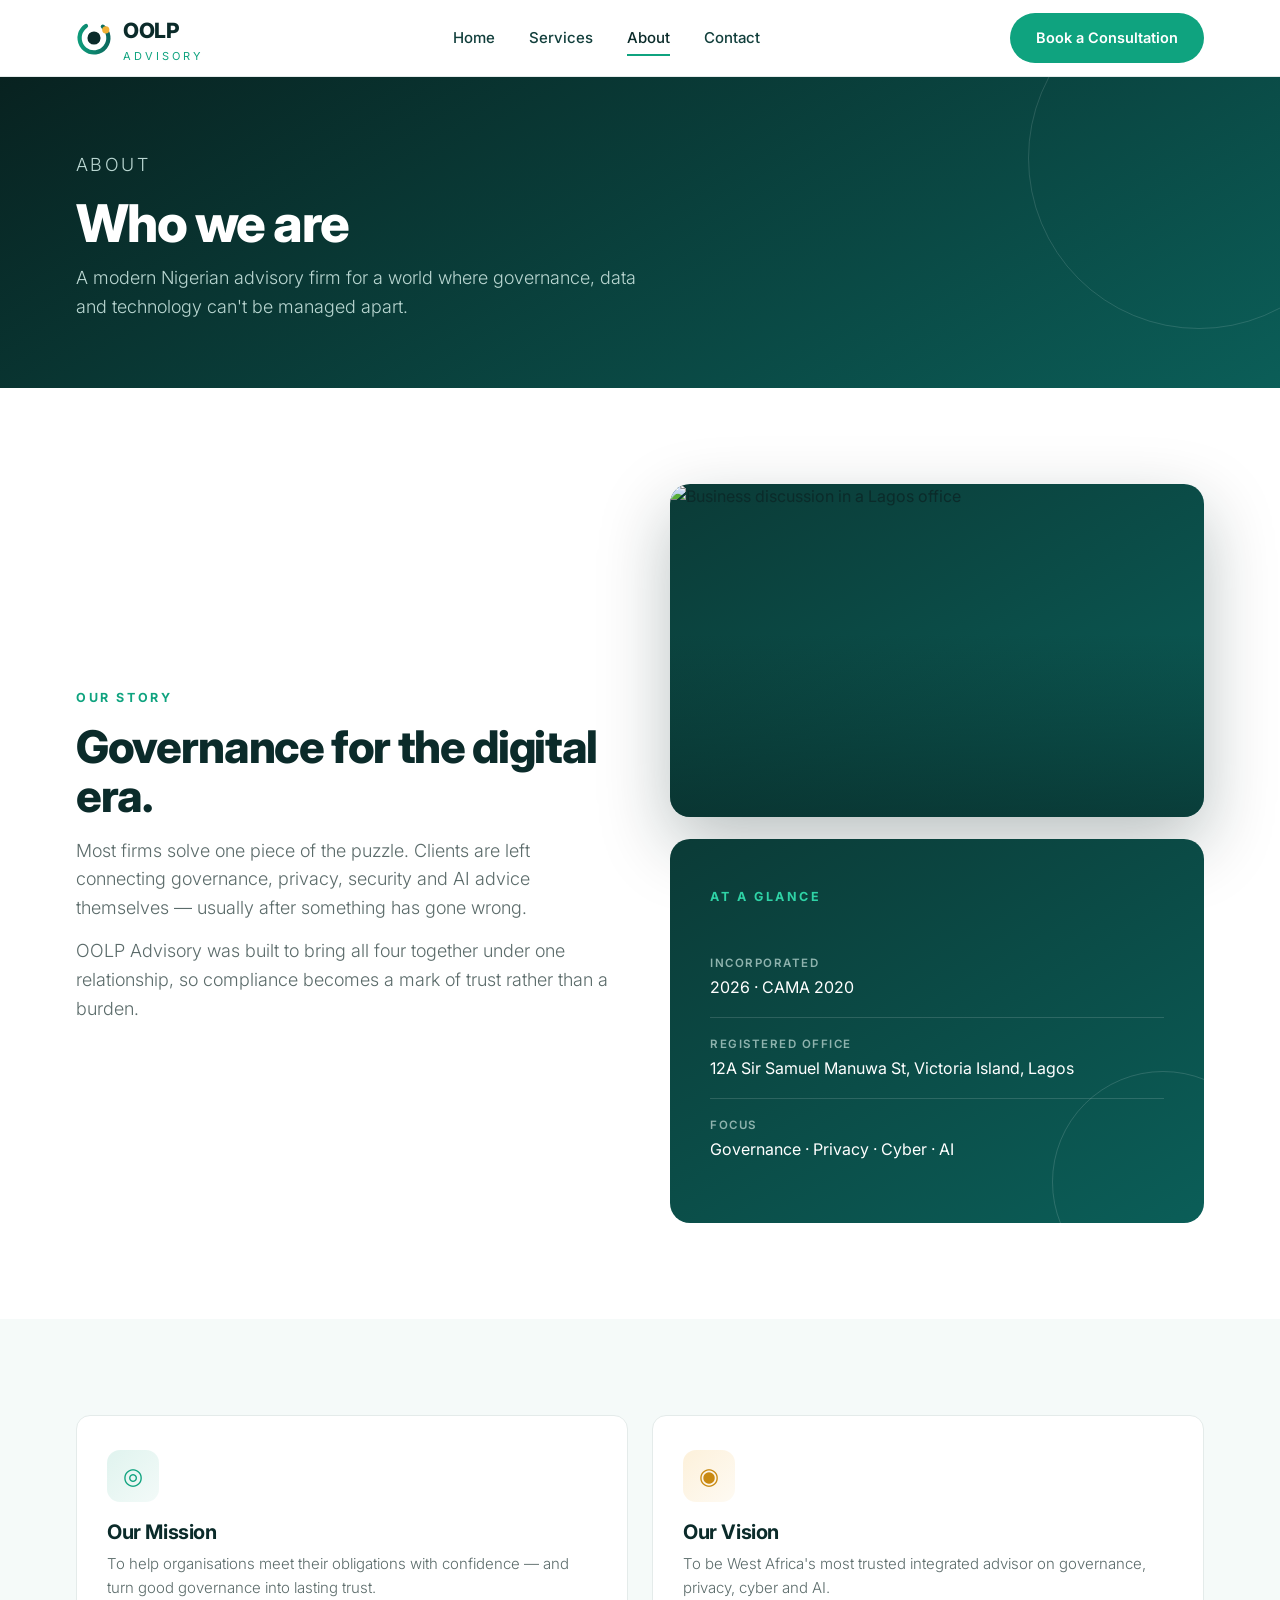
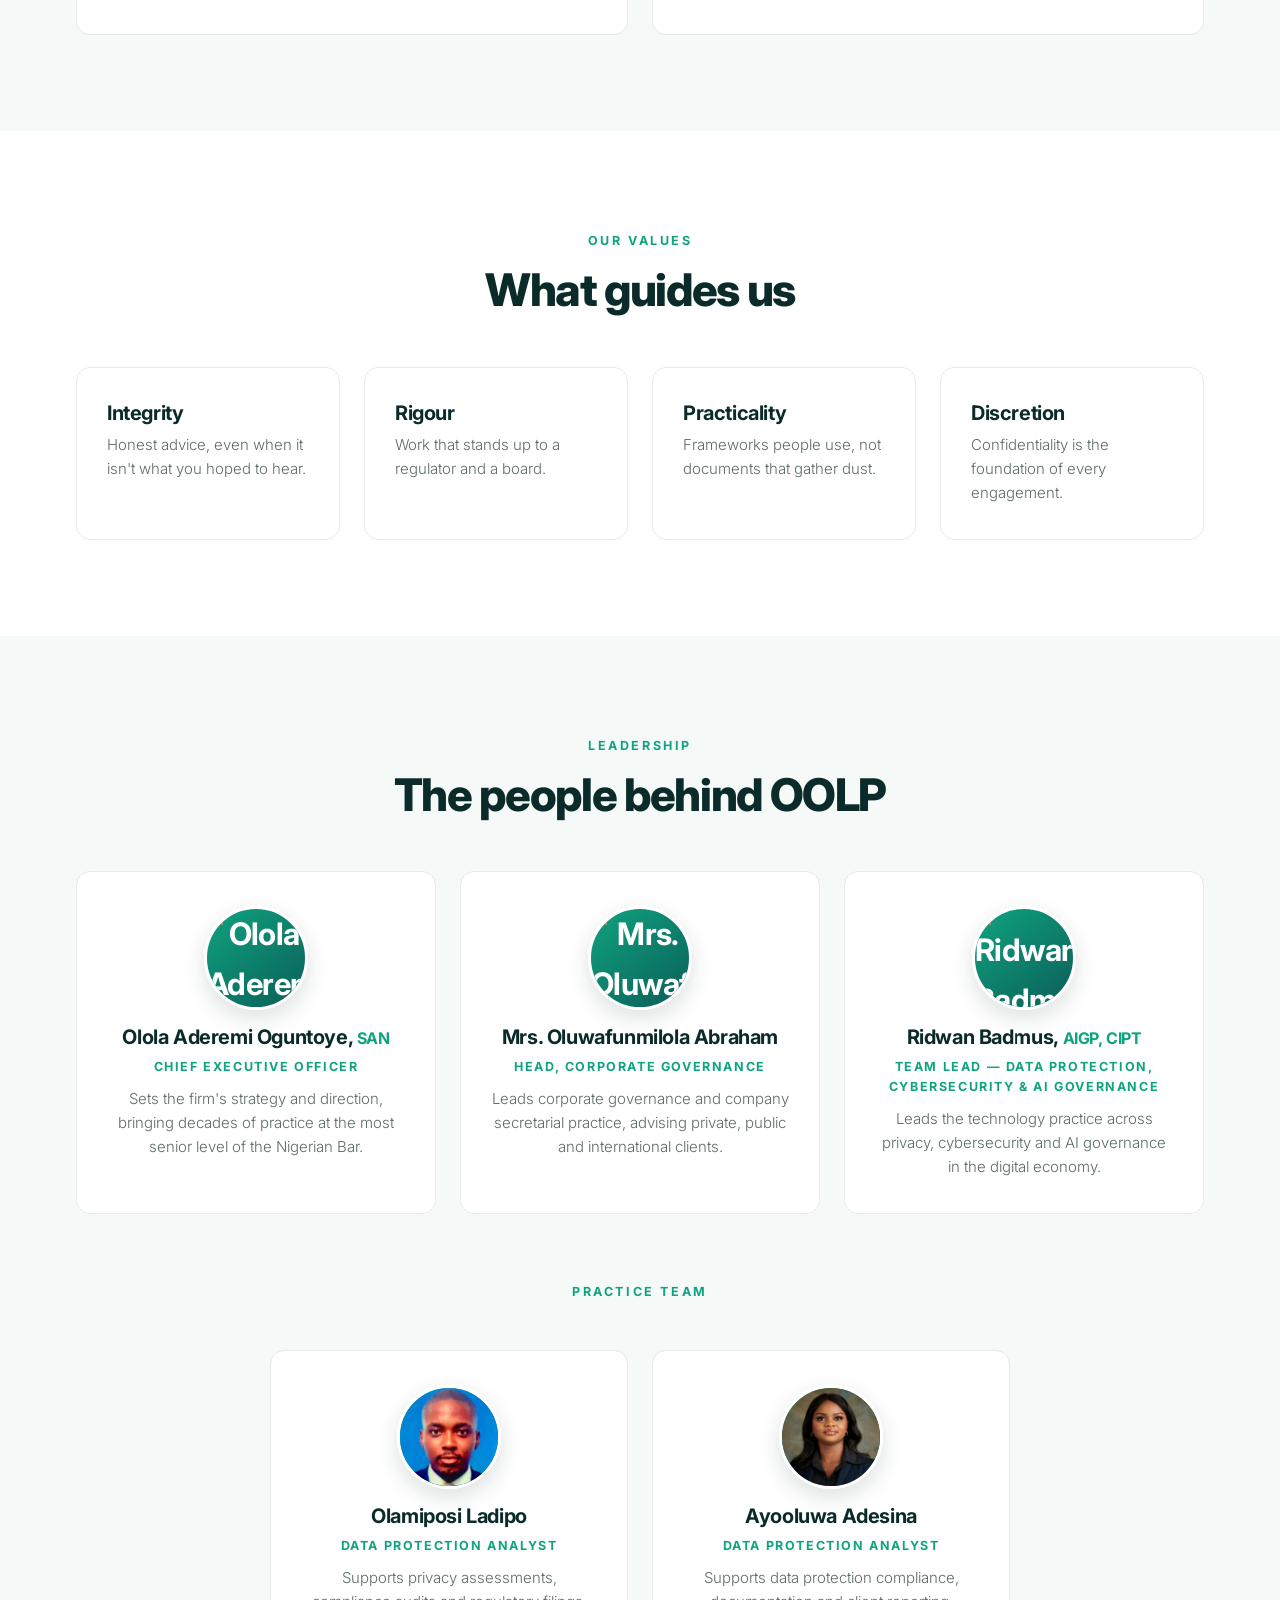
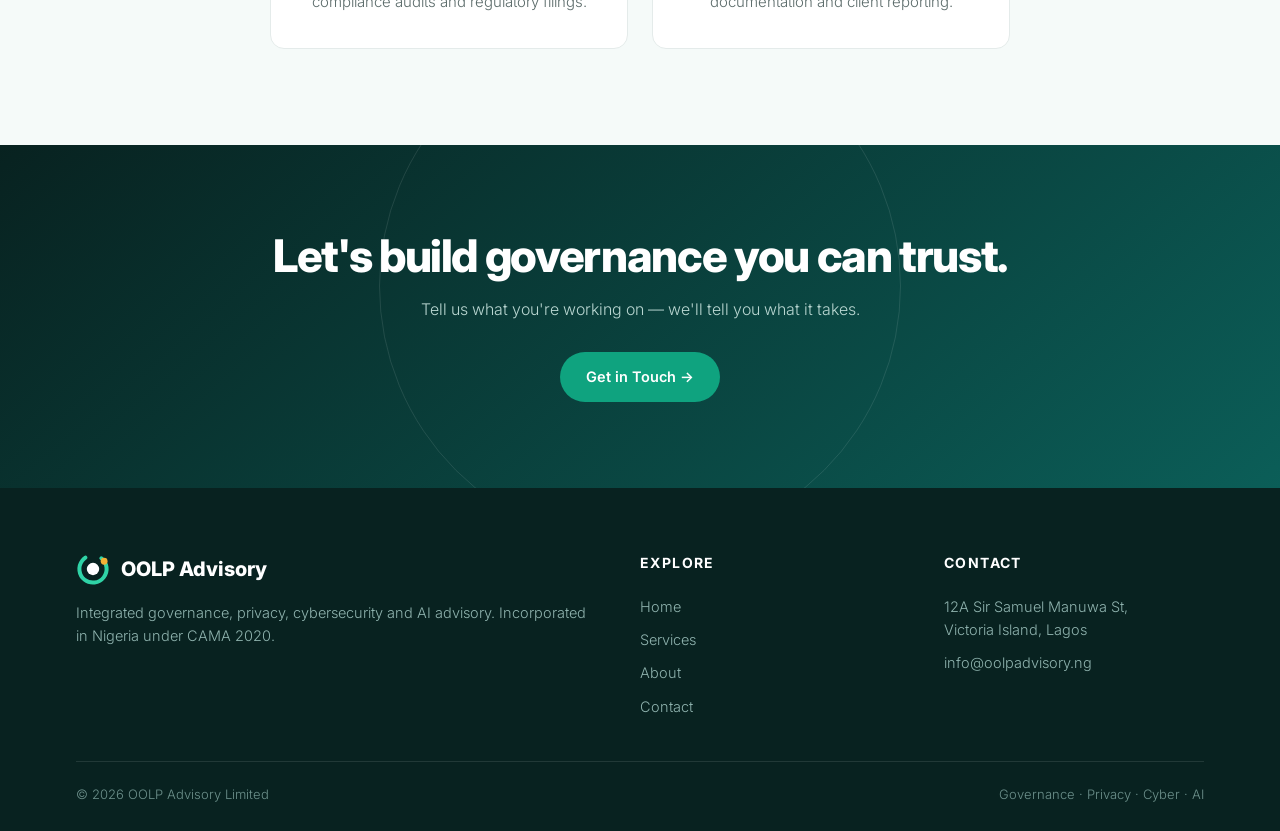
==== about.html @ 749f271b "Add files via upload" ====
<!DOCTYPE html>
<html lang="en">
<head>
<meta charset="UTF-8">
<meta name="viewport" content="width=device-width,initial-scale=1">
<title>About — OOLP Advisory</title>
<meta name="description" content="OOLP Advisory Limited — a Lagos-based governance, privacy, cyber and AI advisory firm.">
<link rel="icon" href="assets/favicon.png">
<link rel="stylesheet" href="styles.css">
</head>
<body>

<header>
  <div class="wrap nav">
    <a class="logo" href="index.html"><img src="assets/mark.svg" alt=""><span>OOLP<i>ADVISORY</i></span></a>
    <nav class="links">
      <a href="index.html">Home</a><a href="services.html">Services</a>
      <a href="about.html" class="on">About</a><a href="contact.html">Contact</a>
    </nav>
    <a href="contact.html" class="btn em">Book a Consultation</a>
  </div>
</header>

<div class="phero">
  <div class="wrap">
    <p class="crumb">About</p>
    <h1>Who we are</h1>
    <p>A modern Nigerian advisory firm for a world where governance, data and technology can't be managed apart.</p>
  </div>
</div>

<section>
  <div class="wrap split">
    <div class="rv">
      <span class="eyebrow">Our Story</span>
      <h2>Governance for the digital era.</h2>
      <p class="sub" style="margin-top:16px">Most firms solve one piece of the puzzle. Clients are left connecting governance, privacy, security and AI advice themselves — usually after something has gone wrong.</p>
      <p class="sub" style="margin-top:14px">OOLP Advisory was built to bring all four together under one relationship, so compliance becomes a mark of trust rather than a burden.</p>
    </div>
    <div class="rv">
      <div class="shot wide" style="margin-bottom:22px">
        <img src="https://images.pexels.com/photos/9301316/pexels-photo-9301316.jpeg?auto=compress&amp;cs=tinysrgb&amp;w=1100"
             alt="Business discussion in a Lagos office" loading="lazy">
      </div>
      <div class="panel">
      <span class="eyebrow" style="color:var(--em-l)">At a Glance</span>
      <ul class="info" style="margin-top:16px;color:#fff">
        <li style="border-color:rgba(255,255,255,.14)"><div><small style="color:#8FB3AE">Incorporated</small>2026 · CAMA 2020</div></li>
        <li style="border-color:rgba(255,255,255,.14)"><div><small style="color:#8FB3AE">Registered Office</small>12A Sir Samuel Manuwa St, Victoria Island, Lagos</div></li>
        <li style="border-color:rgba(255,255,255,.14)"><div><small style="color:#8FB3AE">Focus</small>Governance · Privacy · Cyber · AI</div></li>
      </ul>
      </div>
    </div>
  </div>
</section>

<section class="mist">
  <div class="wrap">
    <div class="grid g2">
      <div class="card rv"><div class="ic">&#9678;</div><h3>Our Mission</h3><p>To help organisations meet their obligations with confidence — and turn good governance into lasting trust.</p></div>
      <div class="card rv"><div class="ic gold">&#9673;</div><h3>Our Vision</h3><p>To be West Africa's most trusted integrated advisor on governance, privacy, cyber and AI.</p></div>
    </div>
  </div>
</section>

<section>
  <div class="wrap">
    <div class="head mid rv"><span class="eyebrow">Our Values</span><h2>What guides us</h2></div>
    <div class="grid g4">
      <div class="card rv"><h3>Integrity</h3><p>Honest advice, even when it isn't what you hoped to hear.</p></div>
      <div class="card rv"><h3>Rigour</h3><p>Work that stands up to a regulator and a board.</p></div>
      <div class="card rv"><h3>Practicality</h3><p>Frameworks people use, not documents that gather dust.</p></div>
      <div class="card rv"><h3>Discretion</h3><p>Confidentiality is the foundation of every engagement.</p></div>
    </div>
  </div>
</section>

<section class="mist">
  <div class="wrap">
    <div class="head mid rv"><span class="eyebrow">Leadership</span><h2>The people behind OOLP</h2></div>
    <div class="grid g3">
      <div class="card who rv">
        <div class="av"><img src="https://oguntoye.com/wp-content/uploads/2020/06/oguntoye-team-members-aderemi-2.jpg" alt="Olola Aderemi Oguntoye, SAN" loading="lazy"></div>
        <h3>Olola Aderemi Oguntoye, <span style="color:var(--em);font-size:16px">SAN</span></h3>
        <p class="role">Chief Executive Officer</p>
        <p>Sets the firm's strategy and direction, bringing decades of practice at the most senior level of the Nigerian Bar.</p>
      </div>
      <div class="card who rv">
        <div class="av"><img src="https://oguntoye.com/wp-content/uploads/2020/06/oguntoye-_0001_funmilola.jpg" alt="Mrs. Oluwafunmilola Abraham" loading="lazy"></div>
        <h3>Mrs. Oluwafunmilola Abraham</h3>
        <p class="role">Head, Corporate Governance</p>
        <p>Leads corporate governance and company secretarial practice, advising private, public and international clients.</p>
      </div>
      <div class="card who rv">
        <div class="av"><img src="https://oguntoye.com/wp-content/uploads/2021/09/Ridwan-Badmus.jpg" alt="Ridwan Badmus" loading="lazy"></div>
        <h3>Ridwan Badmus, <span style="color:var(--em);font-size:16px">AIGP, CIPT</span></h3>
        <p class="role">Team Lead — Data Protection, Cybersecurity &amp; AI Governance</p>
        <p>Leads the technology practice across privacy, cybersecurity and AI governance in the digital economy.</p>
      </div>
    </div>

    <div class="head mid rv" style="margin:64px 0 34px"><span class="eyebrow">Practice Team</span></div>
    <div class="grid g2" style="max-width:740px;margin:0 auto">
      <div class="card who rv">
        <div class="av"><img src="assets/team/olamiposi-ladipo.jpg" alt="Olamiposi Ladipo" loading="lazy"></div>
        <h3>Olamiposi Ladipo</h3>
        <p class="role">Data Protection Analyst</p>
        <p>Supports privacy assessments, compliance audits and regulatory filings.</p>
      </div>
      <div class="card who rv">
        <div class="av"><img src="assets/team/ayooluwa-adesina.jpg" alt="Ayooluwa Adesina" loading="lazy"></div>
        <h3>Ayooluwa Adesina</h3>
        <p class="role">Data Protection Analyst</p>
        <p>Supports data protection compliance, documentation and client reporting.</p>
      </div>
    </div>
  </div>
</section>

<div class="cta-band">
  <h2>Let's build governance you can trust.</h2>
  <p>Tell us what you're working on — we'll tell you what it takes.</p>
  <a href="contact.html" class="btn em">Get in Touch &rarr;</a>
</div>

<footer>
  <div class="wrap">
    <div class="cols">
      <div>
        <div class="flogo"><img src="assets/mark-light.svg" alt="">OOLP Advisory</div>
        <p>Integrated governance, privacy, cybersecurity and AI advisory. Incorporated in Nigeria under CAMA 2020.</p>
      </div>
      <div><h4>Explore</h4><a href="index.html">Home</a><a href="services.html">Services</a><a href="about.html">About</a><a href="contact.html">Contact</a></div>
      <div><h4>Contact</h4><a href="#">12A Sir Samuel Manuwa St,<br>Victoria Island, Lagos</a><a href="mailto:info@oolpadvisory.ng">info@oolpadvisory.ng</a></div>
    </div>
    <div class="fbot"><span>&copy; 2026 OOLP Advisory Limited</span><span>Governance · Privacy · Cyber · AI</span></div>
  </div>
</footer>

<script>
const io=new IntersectionObserver(e=>e.forEach(x=>x.isIntersecting&&x.target.classList.add('in')),{threshold:.12});
document.querySelectorAll('.rv').forEach((el,i)=>{el.style.transitionDelay=(i%4*70)+'ms';io.observe(el)});
</script>
</body>
</html>
---- styles.css ----
@import url('https://fonts.googleapis.com/css2?family=Inter:wght@300;400;500;600;700;800&display=swap');

:root{
  --ink:#0B2B2A; --ink-2:#123F3C; --em:#0FA37F; --em-d:#0B5E58; --em-l:#2FD3A6;
  --gold:#F2B035; --grey:#5B6B6A; --line:#E4EBEA; --mist:#F5FAF9; --white:#fff;
  --r:14px; --shadow:0 18px 50px rgba(11,43,42,.10);
  --font:'Inter',-apple-system,'Segoe UI',Helvetica,Arial,sans-serif;
}
*{box-sizing:border-box;margin:0;padding:0}
html{scroll-behavior:smooth}
body{font-family:var(--font);color:var(--ink);background:var(--white);line-height:1.6;-webkit-font-smoothing:antialiased}
a{text-decoration:none;color:inherit}
img,svg{max-width:100%;display:block}
h1,h2,h3{line-height:1.1;letter-spacing:-.02em;font-weight:700}
.wrap{max-width:1180px;margin:0 auto;padding:0 26px}

/* ---------- NAV ---------- */
header{position:sticky;top:0;z-index:80;background:rgba(255,255,255,.88);backdrop-filter:blur(14px);border-bottom:1px solid var(--line)}
.nav{display:flex;align-items:center;justify-content:space-between;height:76px}
.logo{display:flex;align-items:center;gap:11px;font-weight:800;font-size:21px;letter-spacing:-.02em}
.logo img{height:36px;width:36px}
.logo i{font-style:normal;font-weight:400;font-size:11px;letter-spacing:3px;color:var(--em);display:block;line-height:1;margin-top:3px}
.links{display:flex;gap:34px;align-items:center;font-size:15px;font-weight:500}
.links a{position:relative;padding:4px 0;color:var(--ink-2)}
.links a:after{content:"";position:absolute;left:0;bottom:-2px;width:0;height:2px;background:var(--em);transition:.25s}
.links a:hover:after,.links a.on:after{width:100%}
.links a.on{color:var(--ink)}

.btn{display:inline-flex;align-items:center;gap:9px;background:var(--ink);color:#fff;padding:13px 26px;border-radius:100px;font-size:14.5px;font-weight:600;transition:.25s;border:0;cursor:pointer;font-family:var(--font)}
.btn:hover{background:var(--em);transform:translateY(-2px);box-shadow:0 12px 26px rgba(15,163,127,.32)}
.btn.em{background:var(--em)}
.btn.em:hover{background:var(--ink)}
.btn.out{background:transparent;color:#fff;border:1.5px solid rgba(255,255,255,.45)}
.btn.out:hover{background:#fff;color:var(--ink);border-color:#fff;box-shadow:none}
.btn.dark-out{background:transparent;color:var(--ink);border:1.5px solid var(--line)}
.btn.dark-out:hover{background:var(--ink);color:#fff;border-color:var(--ink)}
.burger{display:none;background:none;border:0;font-size:26px;color:var(--ink);cursor:pointer}

/* ---------- HERO ---------- */
.hero{position:relative;overflow:hidden;background:
   radial-gradient(900px 520px at 82% 8%, rgba(47,211,166,.22), transparent 60%),
   radial-gradient(700px 500px at 8% 88%, rgba(242,176,53,.16), transparent 62%),
   linear-gradient(150deg,#082220 0%,#0B3B37 52%,#0B5E58 100%);
  color:#fff}
.hero .wrap{position:relative;z-index:2;padding:104px 26px 112px;display:grid;grid-template-columns:1.15fr .85fr;gap:50px;align-items:center}
.tag{display:inline-flex;align-items:center;gap:9px;background:rgba(255,255,255,.1);border:1px solid rgba(255,255,255,.2);padding:7px 16px;border-radius:100px;font-size:13px;font-weight:500;color:#CFF5EA;margin-bottom:26px}
.tag b{color:var(--gold);font-weight:700}
.hero h1{font-size:clamp(38px,5.1vw,63px);font-weight:800;letter-spacing:-.035em;margin-bottom:20px}
.hero h1 em{font-style:normal;background:linear-gradient(100deg,var(--em-l),var(--gold));-webkit-background-clip:text;background-clip:text;color:transparent}
.hero p{font-size:19px;color:#B9D6D1;max-width:520px;margin-bottom:34px;font-weight:300}
.hero .cta{display:flex;gap:14px;flex-wrap:wrap}
.orbit{position:relative;display:flex;align-items:center;justify-content:center;min-height:330px}
.orbit .ring{position:absolute;border:1px solid rgba(255,255,255,.14);border-radius:50%}
.r1{width:300px;height:300px;animation:spin 26s linear infinite}
.r2{width:400px;height:400px;animation:spin 40s linear infinite reverse}
.r3{width:210px;height:210px}
.orbit .ring:before{content:"";position:absolute;top:-5px;left:50%;width:10px;height:10px;border-radius:50%;background:var(--em-l)}
.r2:before{background:var(--gold)}
.orbit img{width:132px;height:132px;filter:drop-shadow(0 14px 34px rgba(0,0,0,.35))}
@keyframes spin{to{transform:rotate(360deg)}}

/* ---------- STRIP ---------- */
.strip{background:var(--ink);color:#fff;padding:26px 0}
.strip .wrap{display:flex;justify-content:space-between;gap:24px;flex-wrap:wrap;align-items:center}
.strip div{display:flex;align-items:center;gap:11px;font-size:14.5px;color:#9FC4BF;font-weight:400}
.strip b{color:var(--gold);font-size:24px;font-weight:800;letter-spacing:-.02em}

/* ---------- SECTIONS ---------- */
section{padding:96px 0}
.mist{background:var(--mist)}
.eyebrow{display:inline-block;font-size:12.5px;font-weight:700;letter-spacing:2.6px;text-transform:uppercase;color:var(--em);margin-bottom:14px}
h2{font-size:clamp(30px,3.7vw,45px);font-weight:800;letter-spacing:-.03em;margin-bottom:16px}
.sub{font-size:18px;color:var(--grey);max-width:600px;font-weight:300}
.mid{text-align:center}
.mid .sub{margin-left:auto;margin-right:auto}
.head{margin-bottom:52px}

/* ---------- CARDS ---------- */
.grid{display:grid;gap:24px}
.g2{grid-template-columns:repeat(2,1fr)}
.g3{grid-template-columns:repeat(3,1fr)}
.g4{grid-template-columns:repeat(4,1fr)}
.card{background:#fff;border:1px solid var(--line);border-radius:var(--r);padding:34px 30px;transition:.3s;position:relative;overflow:hidden}
.card:hover{transform:translateY(-6px);box-shadow:var(--shadow);border-color:transparent}
.card:before{content:"";position:absolute;inset:0 0 auto 0;height:3px;background:linear-gradient(90deg,var(--em),var(--gold));opacity:0;transition:.3s}
.card:hover:before{opacity:1}
.card h3{font-size:20px;margin-bottom:9px;letter-spacing:-.02em}
.card p{color:var(--grey);font-size:15px;font-weight:300}
.ic{width:52px;height:52px;border-radius:13px;display:flex;align-items:center;justify-content:center;font-size:23px;margin-bottom:19px;background:linear-gradient(135deg,rgba(15,163,127,.13),rgba(15,163,127,.05));color:var(--em)}
.ic.gold{background:linear-gradient(135deg,rgba(242,176,53,.18),rgba(242,176,53,.06));color:#C98A12}
.num{font-size:13px;font-weight:800;color:var(--em);letter-spacing:2px;margin-bottom:12px}

/* chips */
.chips{display:flex;flex-wrap:wrap;gap:9px;margin-top:18px}
.chip{background:var(--mist);border:1px solid var(--line);color:var(--ink-2);padding:7px 14px;border-radius:100px;font-size:13.5px;font-weight:500}

/* split feature */
.split{display:grid;grid-template-columns:1fr 1fr;gap:60px;align-items:center}
.stack li{list-style:none;display:flex;gap:16px;padding:19px 0;border-bottom:1px solid var(--line)}
.stack li:last-child{border:0}
.stack .n{width:34px;height:34px;flex:0 0 34px;border-radius:9px;background:var(--ink);color:#fff;display:flex;align-items:center;justify-content:center;font-size:13px;font-weight:700}
.stack h4{font-size:16.5px;margin-bottom:3px;font-weight:600}
.stack p{color:var(--grey);font-size:14.5px;font-weight:300}
.panel{background:linear-gradient(150deg,#0B3B37,#0B5E58);color:#fff;border-radius:20px;padding:44px 40px;position:relative;overflow:hidden}
.panel:after{content:"";position:absolute;right:-70px;bottom:-70px;width:220px;height:220px;border:1px solid rgba(255,255,255,.14);border-radius:50%}
.panel h3{font-size:27px;margin:12px 0 14px;letter-spacing:-.025em}
.panel p{color:#B9D6D1;font-size:15.5px;font-weight:300;position:relative;z-index:2}
.panel .big{font-size:47px;font-weight:800;color:var(--gold);letter-spacing:-.03em;line-height:1;margin-bottom:6px}

/* CTA */
.cta-band{background:linear-gradient(140deg,#082220,#0B5E58);color:#fff;text-align:center;padding:86px 26px;position:relative;overflow:hidden}
.cta-band:before{content:"";position:absolute;top:-120px;left:50%;transform:translateX(-50%);width:520px;height:520px;border:1px solid rgba(255,255,255,.1);border-radius:50%}
.cta-band h2{position:relative;z-index:2}
.cta-band p{color:#B9D6D1;max-width:520px;margin:14px auto 30px;font-weight:300;position:relative;z-index:2}
.cta-band .btn{position:relative;z-index:2}

/* page hero */
.phero{background:linear-gradient(150deg,#082220,#0B5E58);color:#fff;padding:74px 0 66px;position:relative;overflow:hidden}
.phero:after{content:"";position:absolute;right:-90px;top:-90px;width:340px;height:340px;border:1px solid rgba(255,255,255,.13);border-radius:50%}
.phero h1{font-size:clamp(33px,4.4vw,52px);font-weight:800;letter-spacing:-.03em;margin-bottom:12px}
.phero p{color:#B9D6D1;font-size:18px;max-width:560px;font-weight:300}
.crumb{font-size:12.5px;letter-spacing:2.4px;text-transform:uppercase;color:var(--em-l);margin-bottom:15px;font-weight:600}

/* team */
.who{text-align:center}
.who .av{width:104px;height:104px;border-radius:50%;margin:0 auto 16px;background:linear-gradient(140deg,var(--em),var(--em-d));color:#fff;display:flex;align-items:center;justify-content:center;font-size:31px;font-weight:700;letter-spacing:-.02em;overflow:hidden;box-shadow:0 8px 22px rgba(11,43,42,.14);border:3px solid #fff}
.who .av img{width:100%;height:100%;object-fit:cover;object-position:center top}
.who .role{color:var(--em);font-size:12.5px;font-weight:700;letter-spacing:1.6px;text-transform:uppercase;margin:6px 0 10px}

/* form */
.field{margin-bottom:17px}
.field label{display:block;font-size:13px;font-weight:600;color:var(--ink-2);margin-bottom:7px}
.field input,.field textarea,.field select{width:100%;padding:14px 16px;border:1.5px solid var(--line);border-radius:11px;font-family:var(--font);font-size:15px;background:#fff;transition:.2s;color:var(--ink)}
.field input:focus,.field textarea:focus,.field select:focus{outline:none;border-color:var(--em);box-shadow:0 0 0 4px rgba(15,163,127,.1)}
.info li{list-style:none;display:flex;gap:15px;padding:17px 0;border-bottom:1px solid var(--line)}
.info li:last-child{border:0}
.info .ic{width:42px;height:42px;flex:0 0 42px;font-size:18px;margin:0;border-radius:11px}
.info small{display:block;font-size:11.5px;letter-spacing:1.5px;text-transform:uppercase;color:var(--grey);font-weight:600;margin-bottom:2px}

/* footer */
footer{background:#082220;color:#8FB3AE;padding:64px 0 26px;font-size:14.5px;font-weight:300}
footer .cols{display:grid;grid-template-columns:2fr 1fr 1fr;gap:44px;margin-bottom:38px}
footer h4{color:#fff;font-size:14px;font-weight:700;letter-spacing:1.4px;text-transform:uppercase;margin-bottom:16px}
footer a{display:block;padding:5px 0;transition:.2s}
footer a:hover{color:var(--em-l)}
footer .flogo{display:flex;align-items:center;gap:11px;margin-bottom:15px;color:#fff;font-weight:800;font-size:20px}
footer .flogo img{height:34px;width:34px}
.fbot{border-top:1px solid rgba(255,255,255,.1);padding-top:22px;display:flex;justify-content:space-between;flex-wrap:wrap;gap:10px;font-size:13px;color:#6D918C}

/* reveal */
.rv{opacity:0;transform:translateY(24px);transition:.7s cubic-bezier(.2,.7,.3,1)}
.rv.in{opacity:1;transform:none}

/* ---------- PHOTOGRAPHY ---------- */
.shot{position:relative;border-radius:20px;overflow:hidden;background:linear-gradient(150deg,#0B3B37,#0B5E58);box-shadow:0 26px 70px rgba(8,34,32,.28)}
.shot img{width:100%;height:100%;object-fit:cover;display:block;transition:transform .8s cubic-bezier(.2,.7,.3,1)}
.shot:hover img{transform:scale(1.045)}
.shot.tall img{aspect-ratio:4/5}
.shot.wide img{aspect-ratio:16/10}
.shot:after{content:"";position:absolute;inset:0;background:linear-gradient(180deg,rgba(8,34,32,0) 45%,rgba(8,34,32,.55));pointer-events:none}
/* floating badge on a photo */
.badge{position:absolute;left:20px;bottom:20px;z-index:3;background:rgba(255,255,255,.95);backdrop-filter:blur(8px);border-radius:14px;padding:14px 18px;display:flex;align-items:center;gap:13px;box-shadow:0 12px 34px rgba(8,34,32,.2)}
.badge b{font-size:23px;font-weight:800;color:var(--em-d);letter-spacing:-.02em;line-height:1}
.badge span{font-size:12.5px;color:var(--grey);font-weight:500;line-height:1.3}
.badge .dot{width:9px;height:9px;border-radius:50%;background:var(--gold);flex:0 0 9px}
/* hero photo frame */
.hero .shot{max-width:440px;margin-left:auto}
.hero .shot:after{background:linear-gradient(180deg,rgba(8,34,32,0) 50%,rgba(8,34,32,.4))}
.spin-accent{position:absolute;right:-46px;top:-46px;width:140px;height:140px;border:1px solid rgba(255,255,255,.28);border-radius:50%;z-index:2;animation:spin 24s linear infinite}
.spin-accent:before{content:"";position:absolute;top:-5px;left:50%;width:10px;height:10px;border-radius:50%;background:var(--gold)}
/* photo band with overlay text */
.band-photo{position:relative;overflow:hidden;background:#082220}
.band-photo img{position:absolute;inset:0;width:100%;height:100%;object-fit:cover;opacity:.28}
.band-photo .wrap{position:relative;z-index:2}

@media(max-width:900px){
  .hero .shot{max-width:100%;margin:30px 0 0}
  .links{display:none}.burger{display:block}
  .hero .wrap{grid-template-columns:1fr;padding:66px 26px 74px}
  .orbit{display:none}
  .g2,.g3,.g4,.split,footer .cols{grid-template-columns:1fr}
  section{padding:66px 0}
  .split{gap:34px}
  .strip .wrap{justify-content:flex-start;gap:18px}
  .strip div{flex:1 1 42%}
}
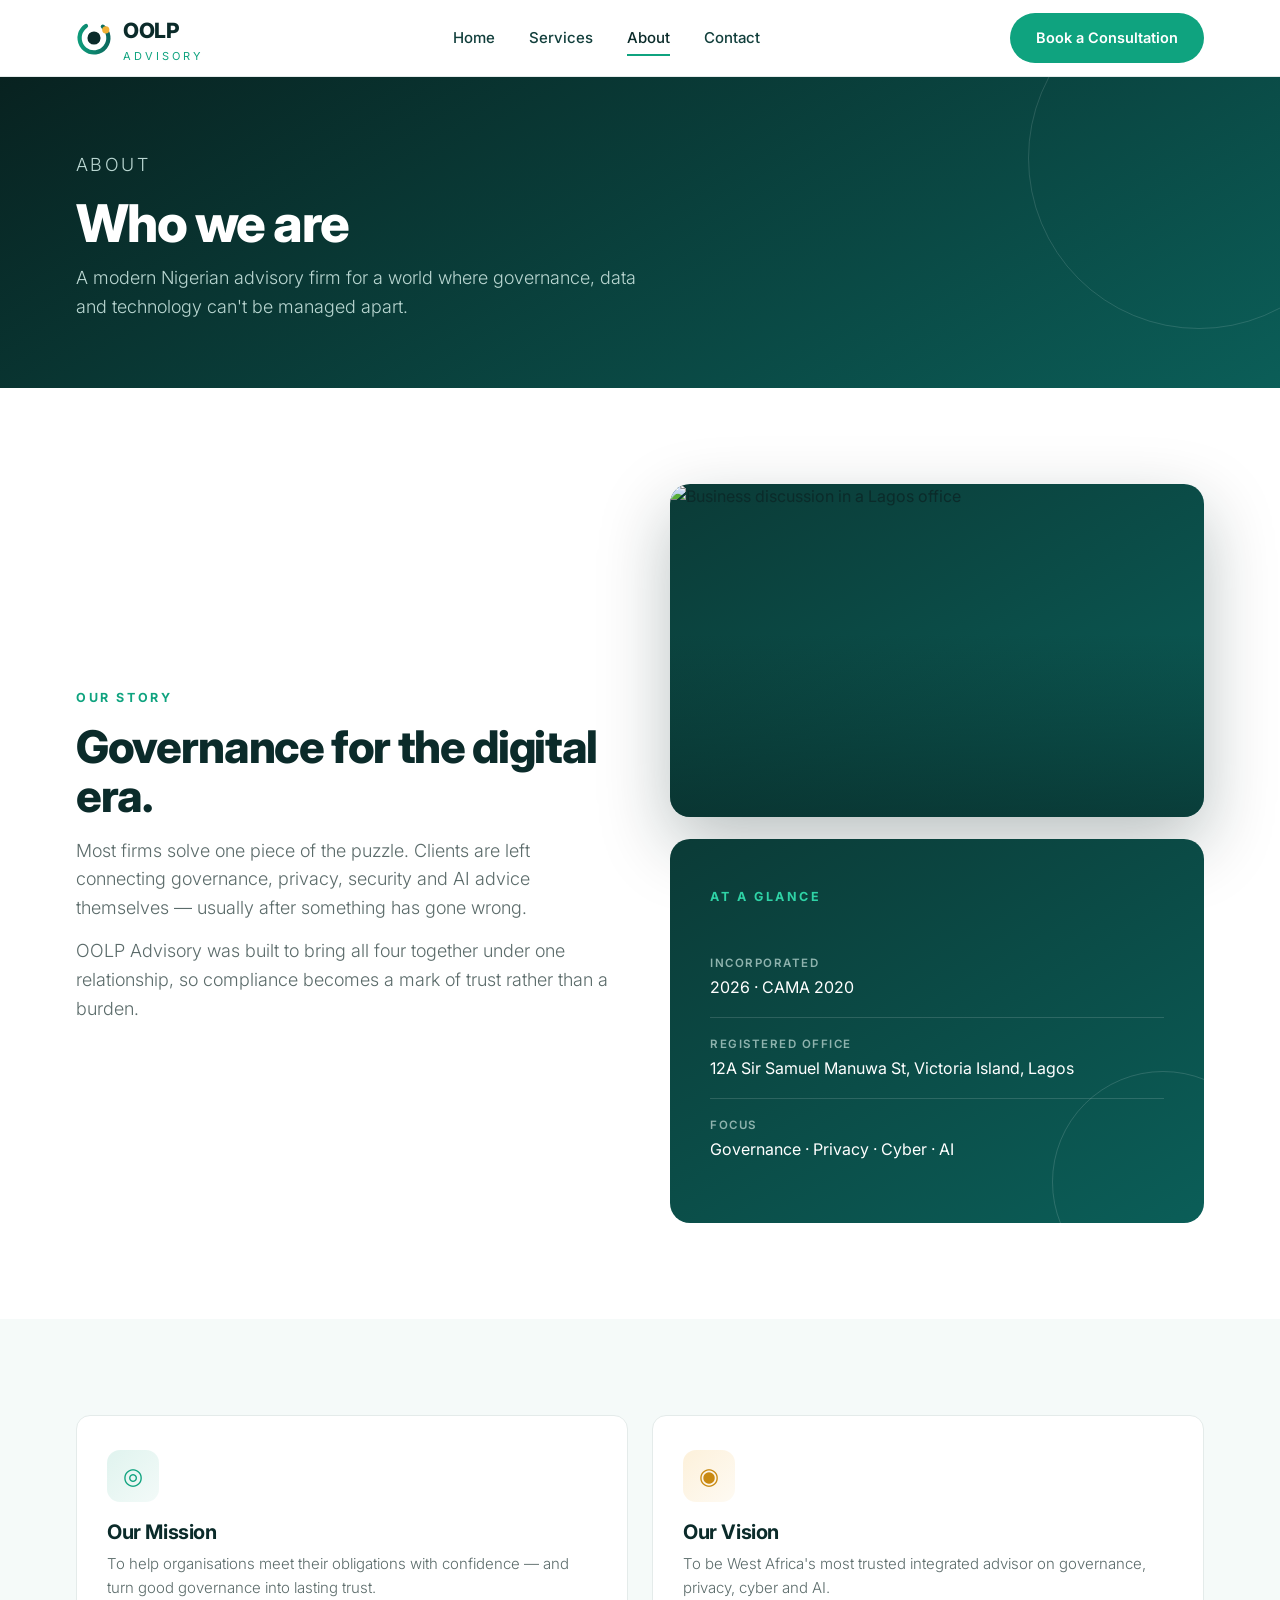
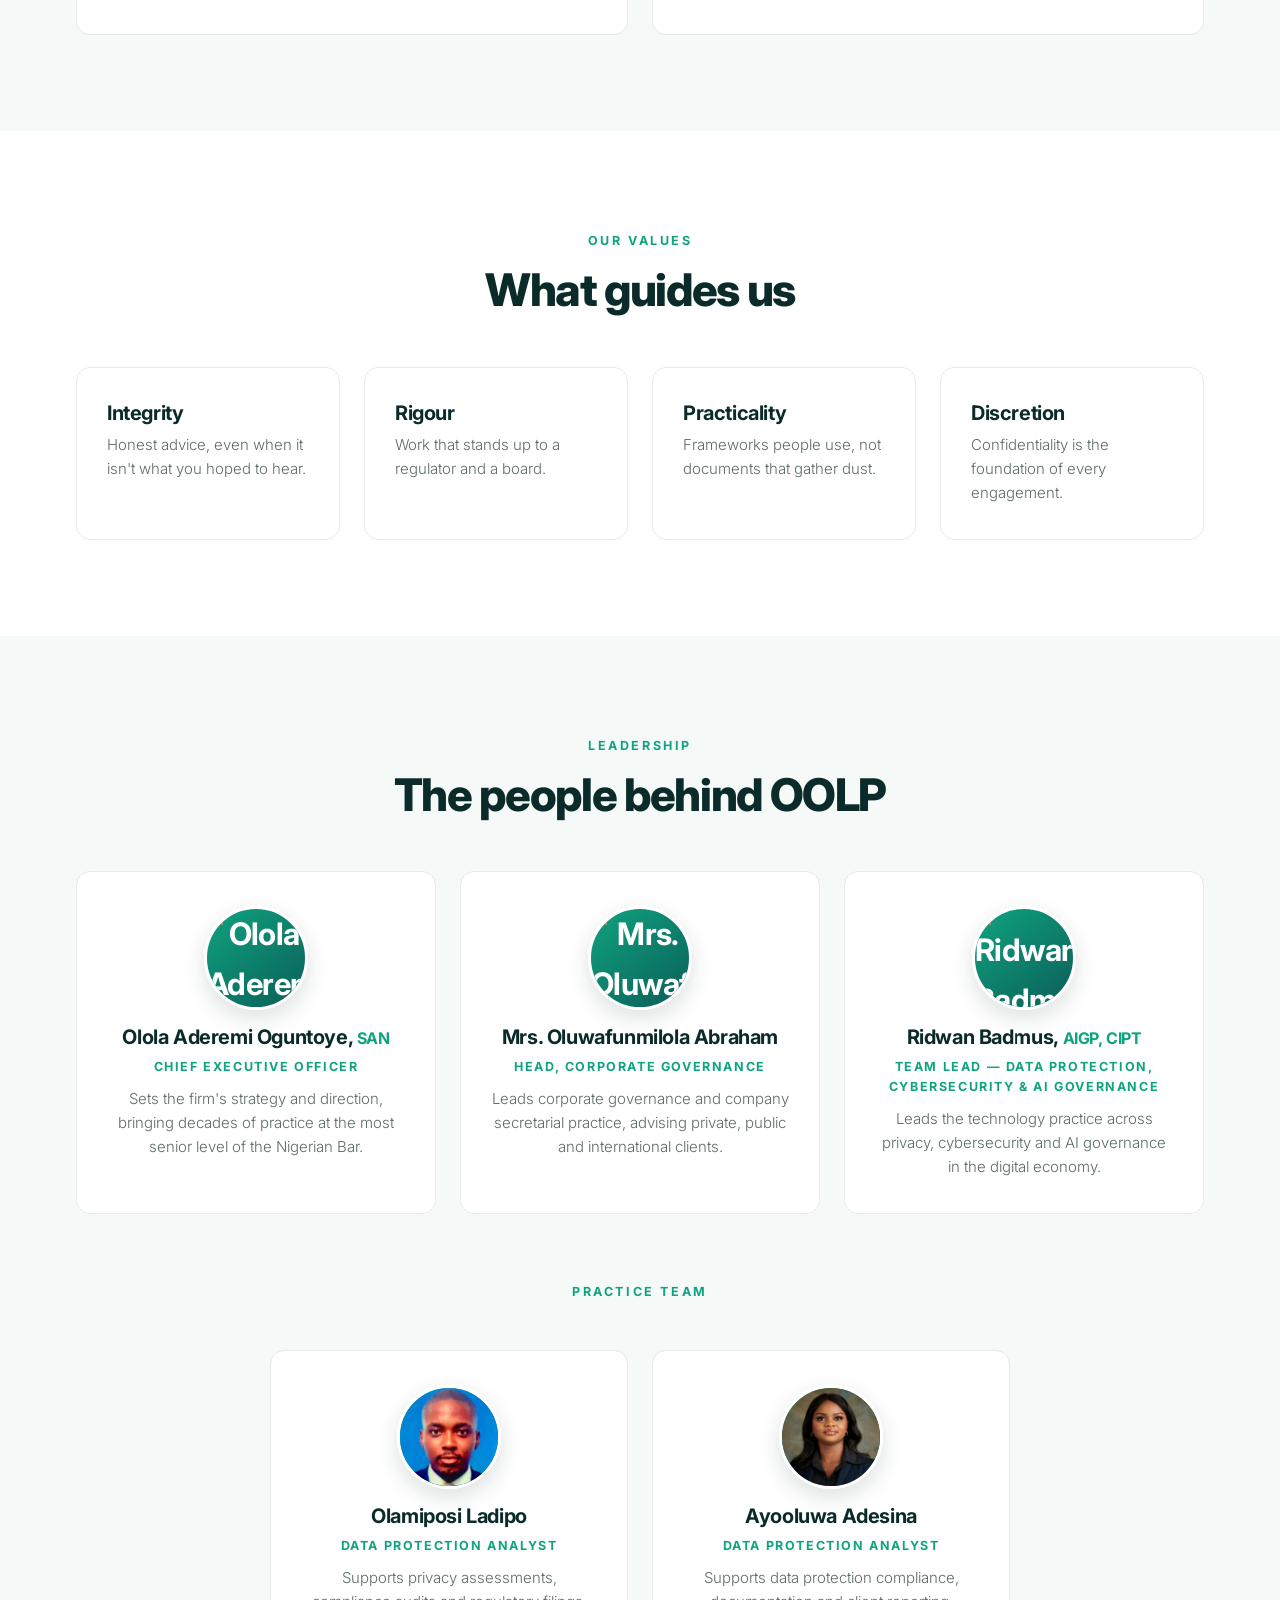
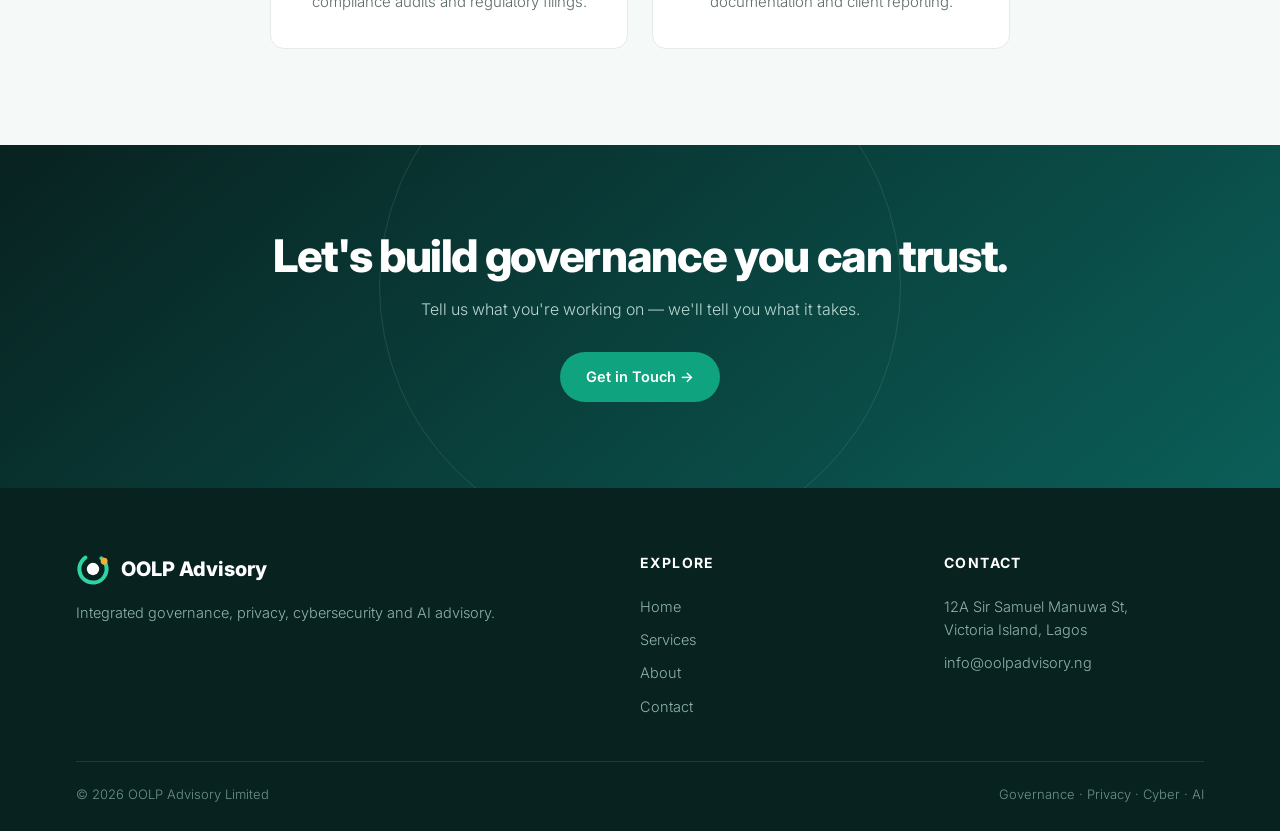
==== commit 18a1f0bd: "Update about.html" ====
--- a/about.html
+++ b/about.html
@@ -128,7 +128,7 @@
     <div class="cols">
       <div>
         <div class="flogo"><img src="assets/mark-light.svg" alt="">OOLP Advisory</div>
-        <p>Integrated governance, privacy, cybersecurity and AI advisory. Incorporated in Nigeria under CAMA 2020.</p>
+        <p>Integrated governance, privacy, cybersecurity and AI advisory.</p>
       </div>
       <div><h4>Explore</h4><a href="index.html">Home</a><a href="services.html">Services</a><a href="about.html">About</a><a href="contact.html">Contact</a></div>
       <div><h4>Contact</h4><a href="#">12A Sir Samuel Manuwa St,<br>Victoria Island, Lagos</a><a href="mailto:info@oolpadvisory.ng">info@oolpadvisory.ng</a></div>
